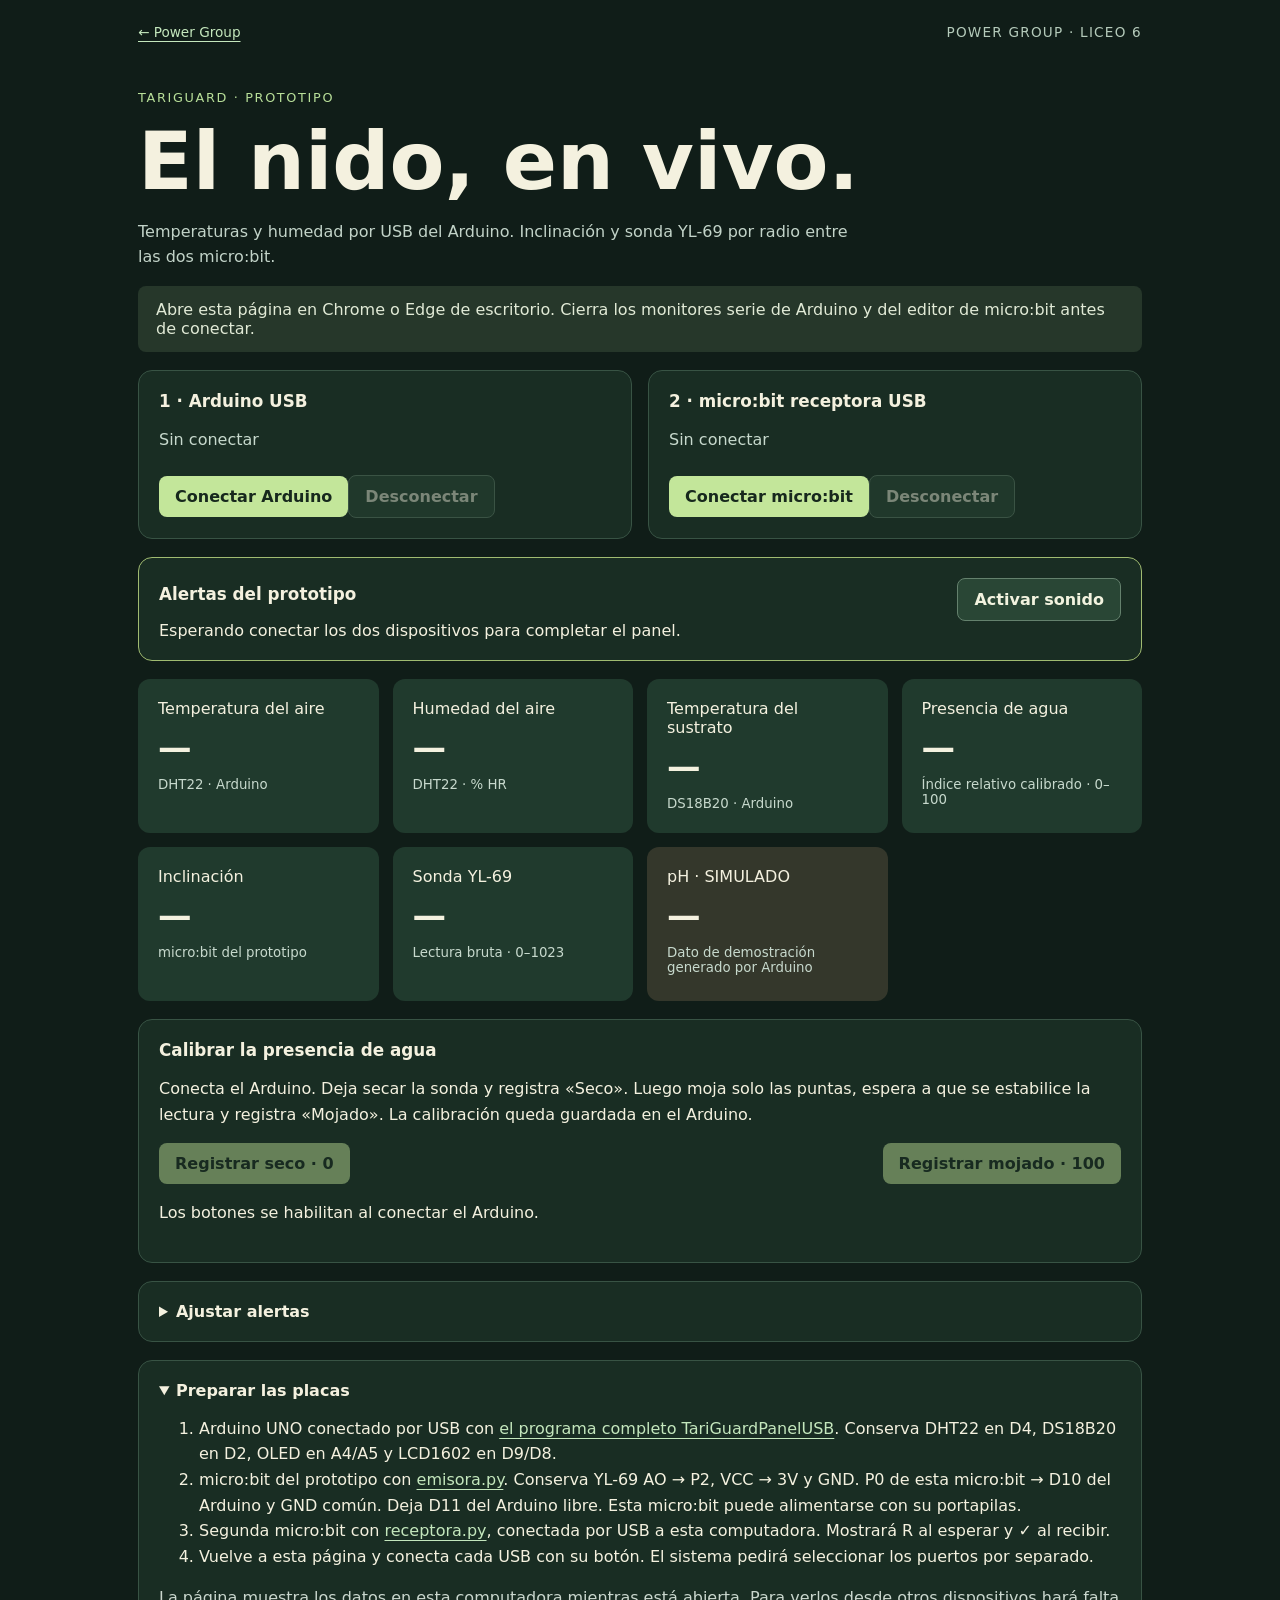
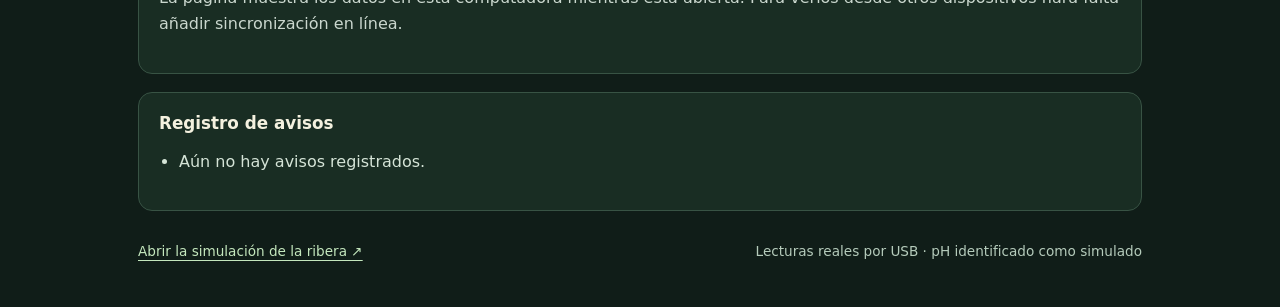
==== tariguard/panel.html @ 48a4c4c4 "Add live USB sensor panel with microbit radio receiver" ====
<!doctype html>
<html lang="es">
<meta charset="utf-8">
<meta name="viewport" content="width=device-width, initial-scale=1">
<title>TariGuard · Lecturas en vivo</title>
<link rel="stylesheet" href="panel.css">
<main>
  <header><a href="../index.html#tariguard">← Power Group</a><span>POWER GROUP · LICEO 6</span></header>
  <p class="eyebrow">TARIGUARD · PROTOTIPO</p>
  <h1>El nido, en vivo.</h1>
  <p class="intro">Temperaturas y humedad por USB del Arduino. Inclinación y sonda YL-69 por radio entre las dos micro:bit.</p>
  <div class="notice" id="soporte">Abre esta página en Chrome o Edge de escritorio. Cierra los monitores serie de Arduino y del editor de micro:bit antes de conectar.</div>
  <div class="conexiones">
    <section><h2>1 · Arduino USB</h2><p id="estado-A" role="status">Sin conectar</p><button id="conectar-A">Conectar Arduino</button><button id="desconectar-A" class="secundario" disabled>Desconectar</button></section>
    <section><h2>2 · micro:bit receptora USB</h2><p id="estado-M" role="status">Sin conectar</p><button id="conectar-M">Conectar micro:bit</button><button id="desconectar-M" class="secundario" disabled>Desconectar</button></section>
  </div>
  <section class="avisos"><div class="fila"><h2>Alertas del prototipo</h2><button class="secundario" id="sonido" aria-pressed="false">Activar sonido</button></div><div id="alertas" role="status" aria-live="polite">Esperando lecturas de los dos dispositivos.</div></section>
  <div class="medidas">
    <article><span>Temperatura del aire</span><strong id="aire">—</strong><small>DHT22 · Arduino</small></article>
    <article><span>Humedad del aire</span><strong id="humedad">—</strong><small>DHT22 · % HR</small></article>
    <article><span>Temperatura del sustrato</span><strong id="sustrato">—</strong><small>DS18B20 · Arduino</small></article>
    <article><span>Presencia de agua</span><strong id="agua">—</strong><small>Índice relativo calibrado · 0–100</small></article>
    <article><span>Inclinación</span><strong id="angulo">—</strong><small>micro:bit del prototipo</small></article>
    <article><span>Sonda YL-69</span><strong id="bruto">—</strong><small>Lectura bruta · 0–1023</small></article>
    <article class="simulado"><span>pH · SIMULADO</span><strong id="ph">—</strong><small>Dato de demostración generado por Arduino</small></article>
  </div>
  <section>
    <h2>Calibrar la presencia de agua</h2>
    <p>Conecta el Arduino. Deja secar la sonda y registra «Seco». Luego moja solo las puntas, espera a que se estabilice la lectura y registra «Mojado». La calibración queda guardada en el Arduino.</p>
    <div class="fila"><button id="seco" disabled>Registrar seco · 0</button><button id="mojado" disabled>Registrar mojado · 100</button></div>
    <p id="calibracion" role="status">Los botones se habilitan al conectar el Arduino.</p>
  </section>
  <details><summary>Ajustar alertas</summary><div class="limites">
    <label>Agua · índice 0–100<input id="limite-agua" type="number" min="1" max="100" value="80"></label>
    <label>Inclinación · grados<input id="limite-angulo" type="number" min="1" max="180" value="5"></label>
    <label class="check"><input id="activar-temperatura" type="checkbox">Avisar por temperatura alta del sustrato</label>
    <label>Temperatura máxima · °C<input id="limite-temperatura" type="number" min="-55" max="125" value="35" step="0.1"></label>
  </div><p>Los límites iniciales son para ensayos del prototipo. Ajusta los valores con asesoramiento antes de interpretar el riesgo de un nido real.</p></details>
  <details open><summary>Preparar las placas</summary>
    <ol>
      <li>Arduino UNO conectado por USB con <a href="programas/TariGuardPanelUSB.ino" download>el programa completo TariGuardPanelUSB</a>. Conserva DHT22 en D4, DS18B20 en D2, OLED en A4/A5 y LCD1602 en D9/D8.</li>
      <li>micro:bit del prototipo con <a href="programas/emisora.py" download>emisora.py</a>. Conserva YL-69 AO → P2, VCC → 3V y GND. P0 de esta micro:bit → D10 del Arduino y GND común. Deja D11 del Arduino libre. Esta micro:bit puede alimentarse con su portapilas.</li>
      <li>Segunda micro:bit con <a href="programas/receptora.py" download>receptora.py</a>, conectada por USB a esta computadora. Mostrará R al esperar y ✓ al recibir.</li>
      <li>Vuelve a esta página y conecta cada USB con su botón. El sistema pedirá seleccionar los puertos por separado.</li>
    </ol>
    <p>La página muestra los datos en esta computadora mientras está abierta. Para verlos desde otros dispositivos hará falta añadir sincronización en línea.</p>
  </details>
  <section><h2>Registro de avisos</h2><ul id="historial"><li>Aún no hay avisos registrados.</li></ul></section>
  <footer><a href="ribera.html" target="_blank" rel="noopener noreferrer">Abrir la simulación de la ribera ↗</a><span>Lecturas reales por USB · pH identificado como simulado</span></footer>
</main>
<script type="module" src="panel.mjs"></script>
</html>
---- tariguard/panel.css ----
:root{color-scheme:dark;font-family:system-ui,sans-serif;color:#f4f1df;background:#101d18}
*{box-sizing:border-box}body{margin:0}main{max-width:1100px;margin:auto;padding:24px clamp(16px,4vw,48px) 48px}
a{color:#c4e7bd;text-underline-offset:4px}header,footer,.fila{display:flex;gap:16px;justify-content:space-between;align-items:center;flex-wrap:wrap}
header,footer{font-size:.85rem;color:#b5cbbb}header span{letter-spacing:.09em}
h1{font-size:clamp(2.6rem,7vw,5rem);line-height:1.02;margin:12px 0}h2{font-size:1.05rem;margin:0 0 12px}.eyebrow{font-size:.8rem;color:#b8df99;letter-spacing:.13em;margin-top:48px}.intro{max-width:720px;color:#c2d3c8;line-height:1.6}
section,details{padding:20px;background:#192d23;border:1px solid #385344;border-radius:14px;margin:18px 0}
p,li{line-height:1.6}button,input{font:inherit}button{cursor:pointer;background:#c3e69a;color:#17281d;padding:11px 16px;border:0;border-radius:8px;font-weight:650}
button.secundario{background:#294635;color:#f2f3df;border:1px solid #64816d}button:disabled{opacity:.45;cursor:default}button:focus-visible,input:focus-visible,summary:focus-visible{outline:3px solid #f2cc77;outline-offset:3px}
.notice{padding:14px 18px;background:#26372a;color:#e1ead6;border-radius:8px}.conexiones{display:grid;grid-template-columns:1fr 1fr;gap:16px}.conexiones section{margin-bottom:0}.conexiones p{min-height:2em;color:#c7d9cd}
.avisos{border-color:#a0bb71}.avisos p{margin:8px 0}.aviso{color:#ffdc96;font-weight:650}
.medidas{display:grid;grid-template-columns:repeat(auto-fit,minmax(210px,1fr));gap:14px}
.medidas article{padding:20px;background:#203a2d;border-radius:12px;display:flex;flex-direction:column;gap:10px;min-height:154px}.medidas strong{font-size:2.1rem;font-variant-numeric:tabular-nums}.medidas small{color:#c7d9cd}.medidas .simulado{background:#34372b}
summary{cursor:pointer;font-weight:650}.limites{display:grid;grid-template-columns:1fr 1fr;gap:18px;margin-top:20px}.limites label{display:flex;flex-direction:column;gap:8px}.limites input{padding:10px;background:#10251a;border:1px solid #688571;border-radius:6px;color:inherit;min-width:0}.limites .check{flex-direction:row;align-items:center}
#historial{padding-left:20px;color:#d5e4d7;max-height:280px;overflow:auto}footer{margin-top:32px}details p{color:#cad7ce}
@media(max-width:650px){.conexiones,.limites{grid-template-columns:1fr}.medidas{grid-template-columns:1fr 1fr}.medidas article{padding:14px}.medidas strong{font-size:1.6rem}}
@media(max-width:380px){.medidas{grid-template-columns:1fr}}
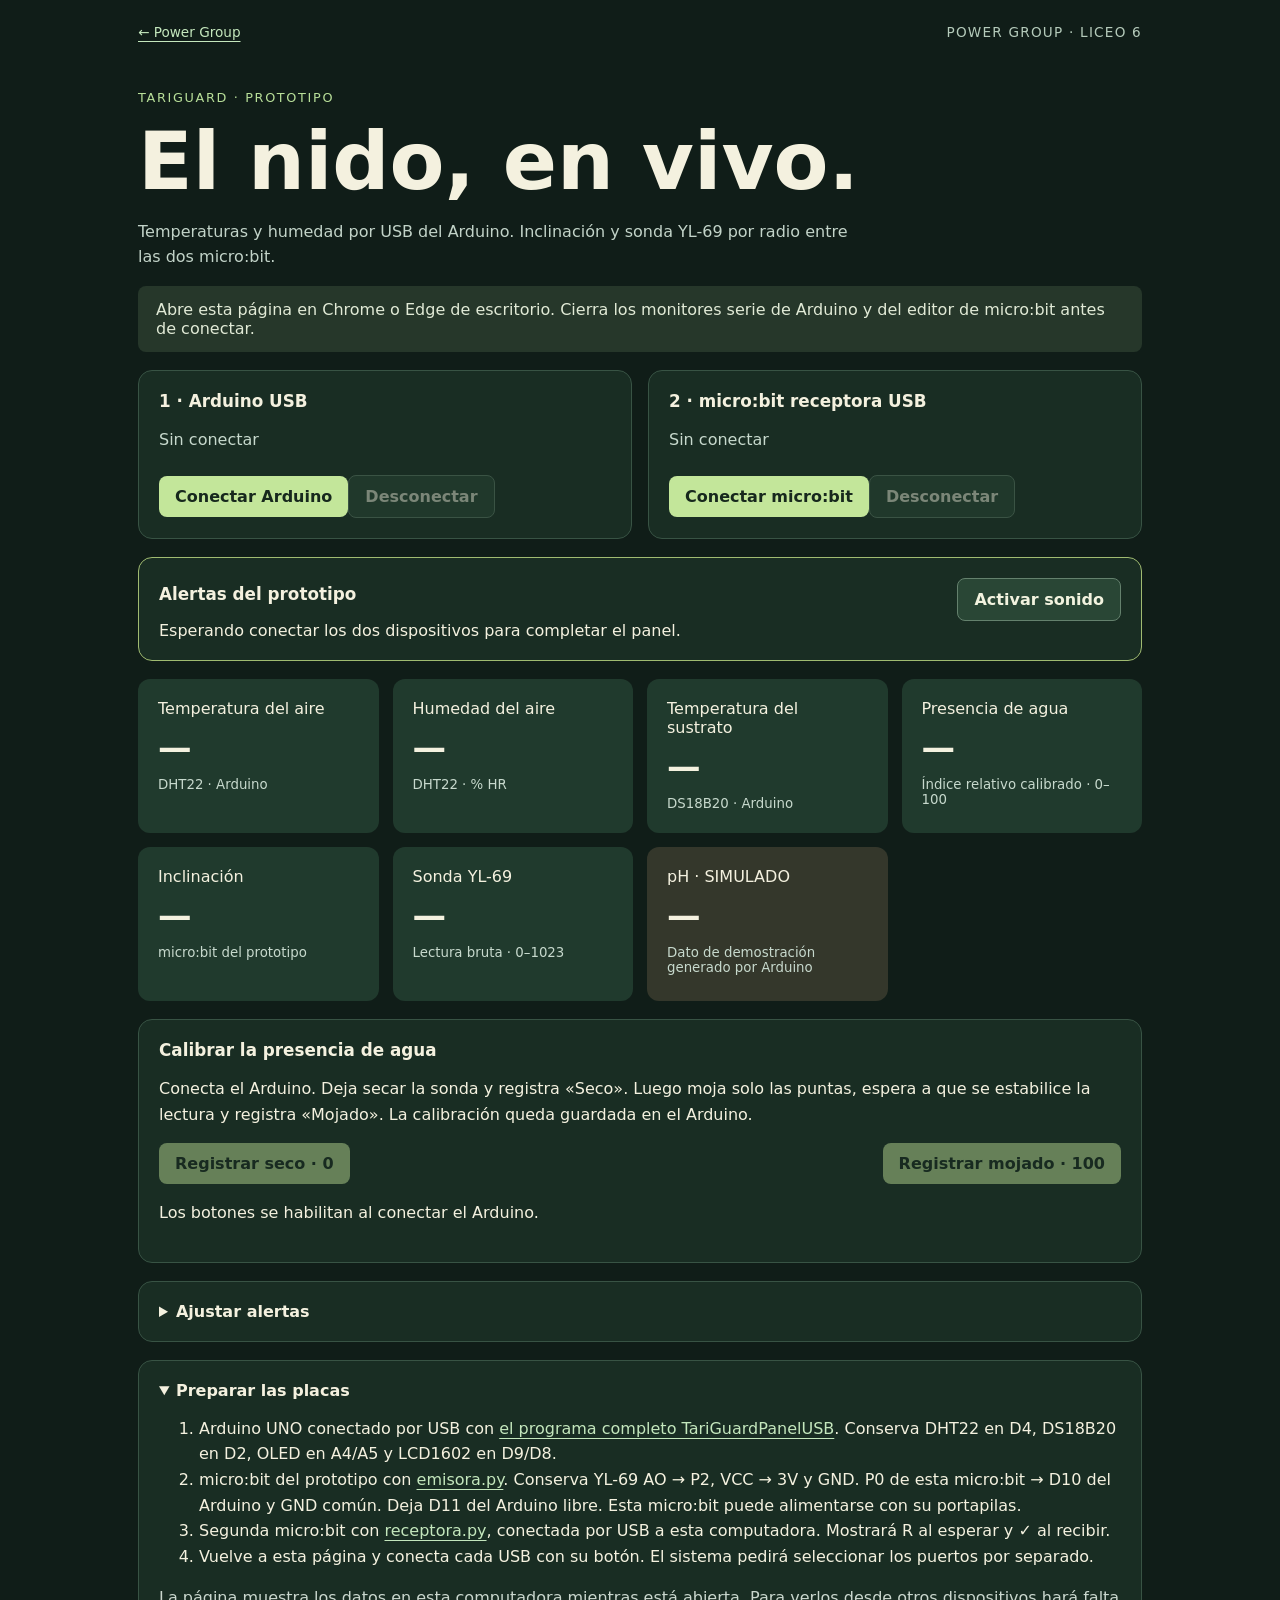
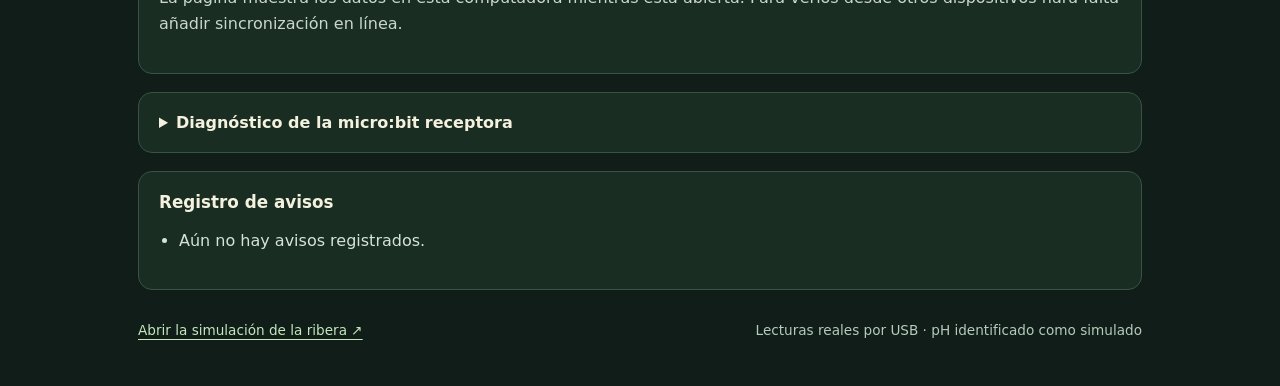
==== commit af510c7c: "Diagnose microbit USB and radio reception separately" ====
--- a/tariguard/panel.html
+++ b/tariguard/panel.html
@@ -45,8 +45,12 @@
     </ol>
     <p>La página muestra los datos en esta computadora mientras está abierta. Para verlos desde otros dispositivos hará falta añadir sincronización en línea.</p>
   </details>
+  <details><summary>Diagnóstico de la micro:bit receptora</summary>
+    <p>Último mensaje recibido por USB</p><pre id="ultimo-mensaje-M" style="white-space:pre-wrap;overflow-wrap:anywhere">Todavía no llegaron mensajes.</pre>
+    <p>R en la receptora indica espera de radio. ✓ indica recepción. Si aparece un error en la matriz, vuelve a cargar el programa receptor.</p>
+  </details>
   <section><h2>Registro de avisos</h2><ul id="historial"><li>Aún no hay avisos registrados.</li></ul></section>
   <footer><a href="ribera.html" target="_blank" rel="noopener noreferrer">Abrir la simulación de la ribera ↗</a><span>Lecturas reales por USB · pH identificado como simulado</span></footer>
 </main>
-<script type="module" src="panel.mjs"></script>
+<script type="module" src="panel.mjs?v=2"></script>
 </html>
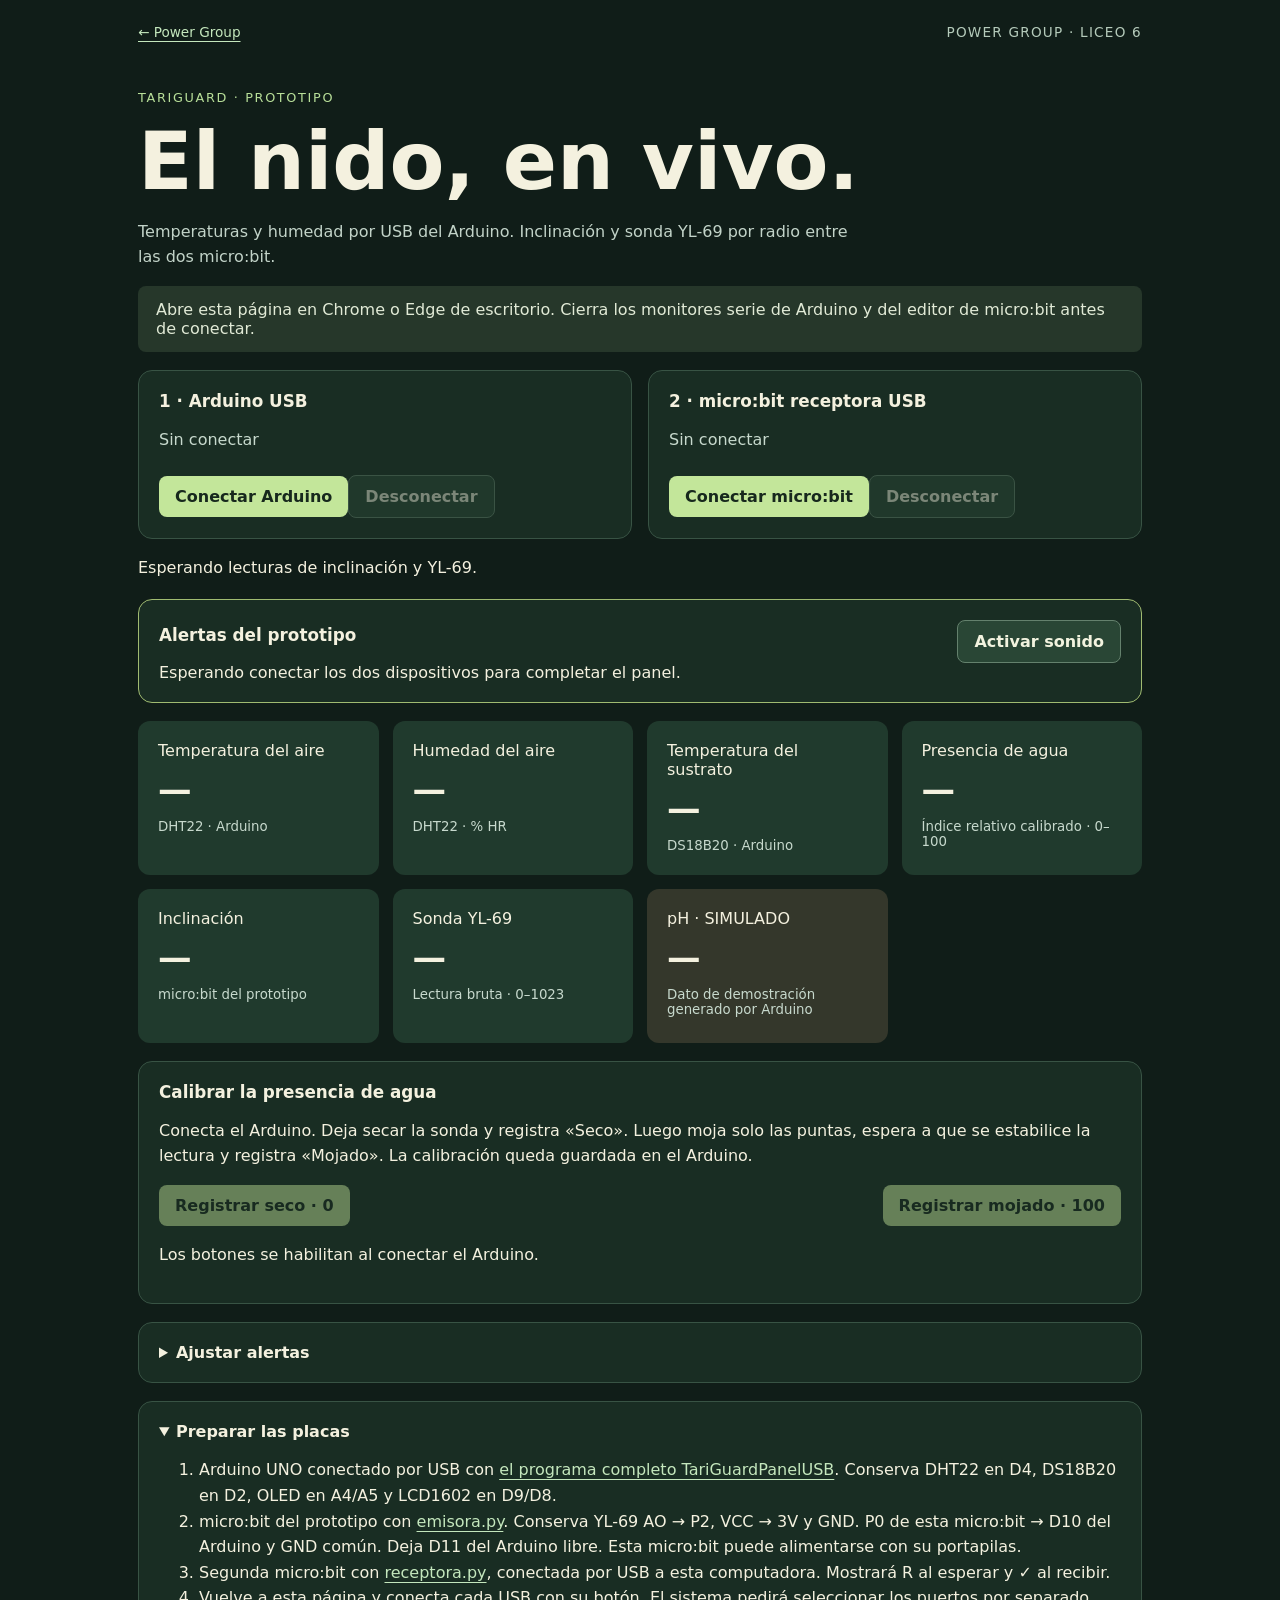
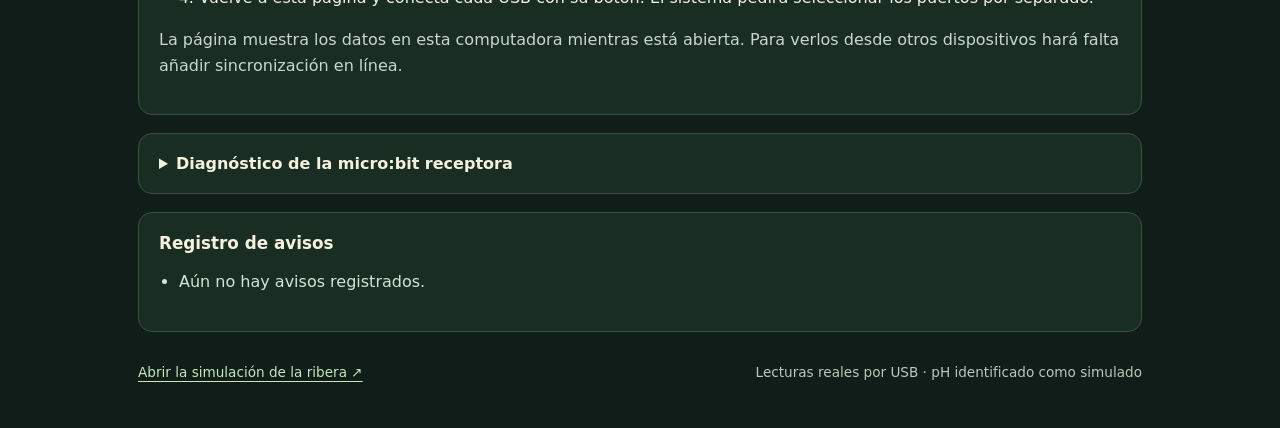
==== commit 922274e9: "Read microbit sensor values forwarded by Arduino USB" ====
--- a/tariguard/panel.html
+++ b/tariguard/panel.html
@@ -14,6 +14,7 @@
     <section><h2>1 · Arduino USB</h2><p id="estado-A" role="status">Sin conectar</p><button id="conectar-A">Conectar Arduino</button><button id="desconectar-A" class="secundario" disabled>Desconectar</button></section>
     <section><h2>2 · micro:bit receptora USB</h2><p id="estado-M" role="status">Sin conectar</p><button id="conectar-M">Conectar micro:bit</button><button id="desconectar-M" class="secundario" disabled>Desconectar</button></section>
   </div>
+  <p id="origen-microbit" role="status">Esperando lecturas de inclinación y YL-69.</p>
   <section class="avisos"><div class="fila"><h2>Alertas del prototipo</h2><button class="secundario" id="sonido" aria-pressed="false">Activar sonido</button></div><div id="alertas" role="status" aria-live="polite">Esperando lecturas de los dos dispositivos.</div></section>
   <div class="medidas">
     <article><span>Temperatura del aire</span><strong id="aire">—</strong><small>DHT22 · Arduino</small></article>
@@ -52,5 +53,5 @@
   <section><h2>Registro de avisos</h2><ul id="historial"><li>Aún no hay avisos registrados.</li></ul></section>
   <footer><a href="ribera.html" target="_blank" rel="noopener noreferrer">Abrir la simulación de la ribera ↗</a><span>Lecturas reales por USB · pH identificado como simulado</span></footer>
 </main>
-<script type="module" src="panel.mjs?v=2"></script>
+<script type="module" src="panel.mjs?v=3"></script>
 </html>
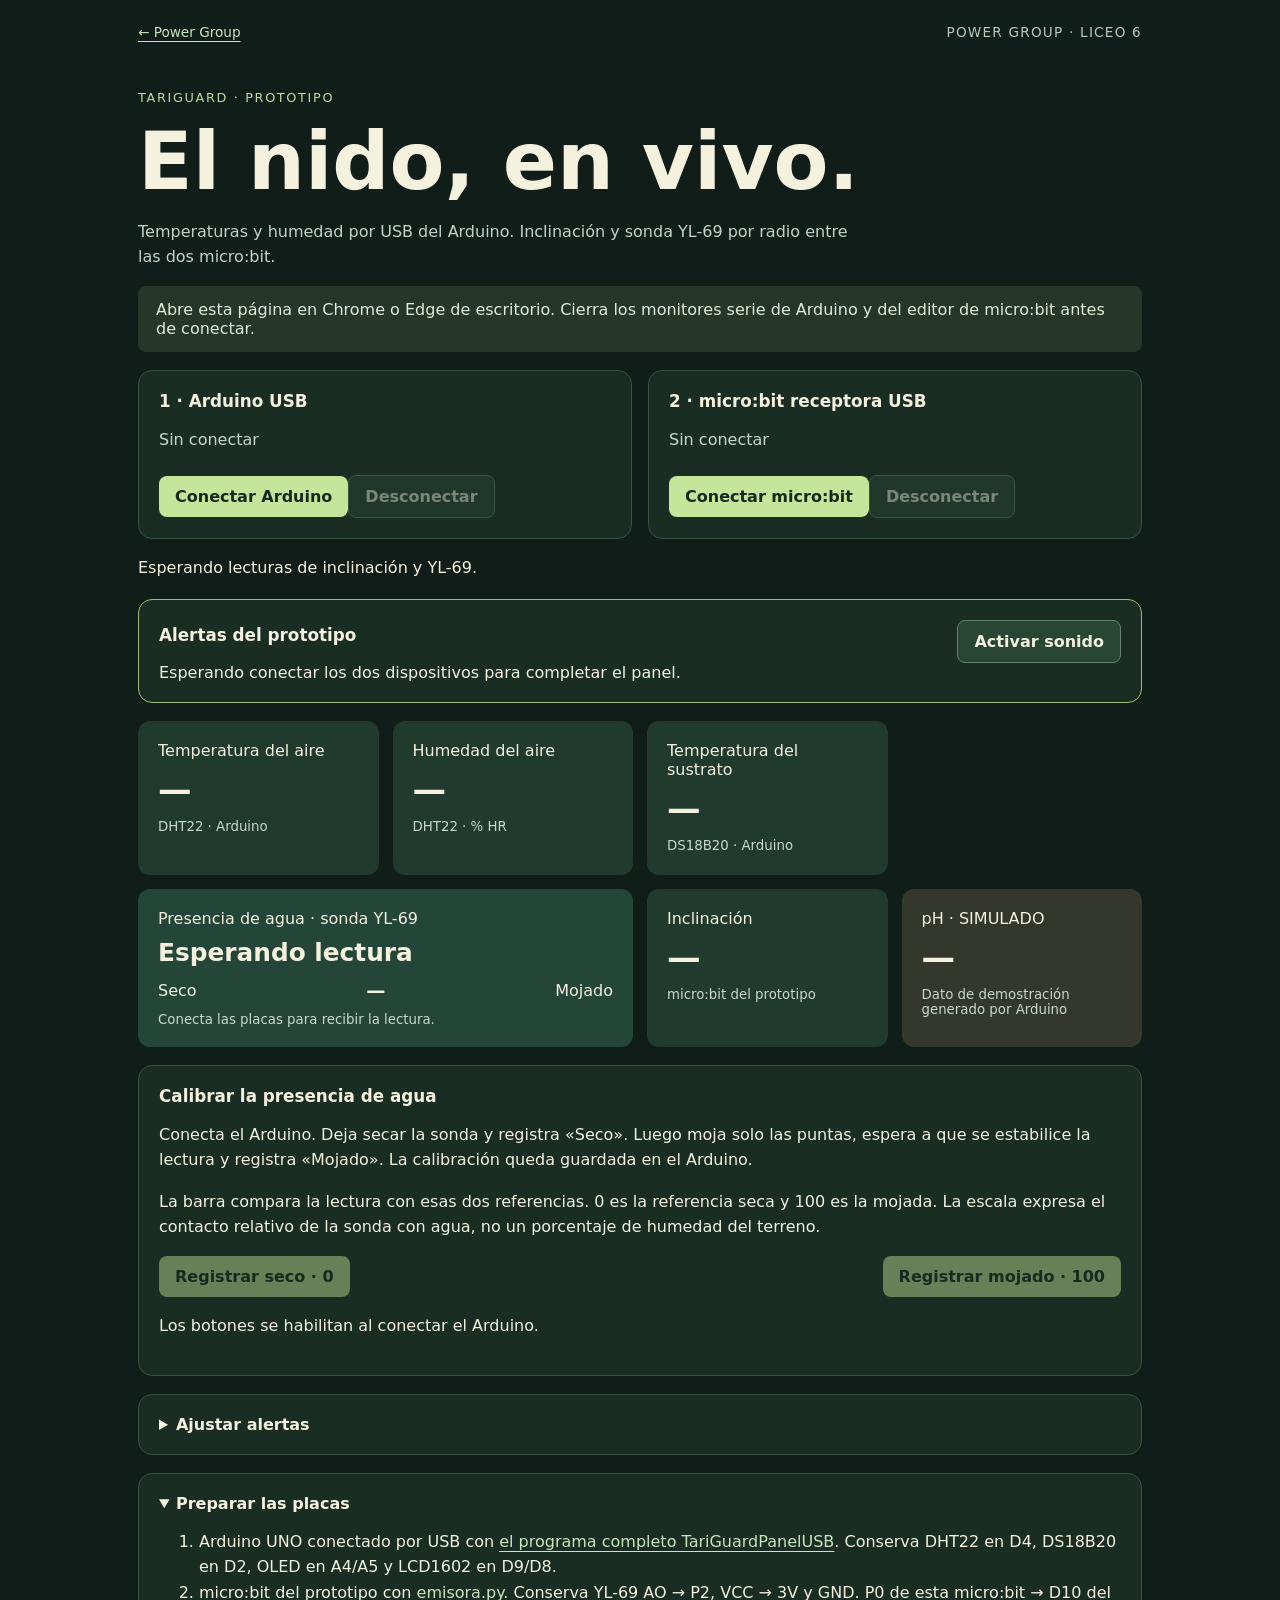
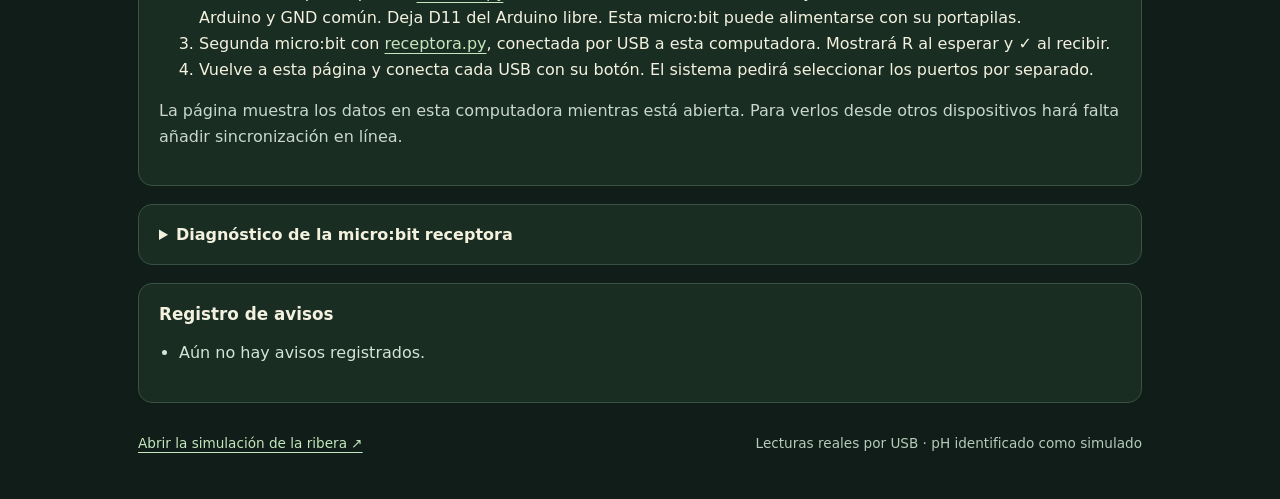
==== commit 135d2d27: "Explain YL-69 readings with calibrated water states and meter" ====
--- a/tariguard/panel.html
+++ b/tariguard/panel.html
@@ -3,7 +3,7 @@
 <meta charset="utf-8">
 <meta name="viewport" content="width=device-width, initial-scale=1">
 <title>TariGuard · Lecturas en vivo</title>
-<link rel="stylesheet" href="panel.css">
+<link rel="stylesheet" href="panel.css?v=4">
 <main>
   <header><a href="../index.html#tariguard">← Power Group</a><span>POWER GROUP · LICEO 6</span></header>
   <p class="eyebrow">TARIGUARD · PROTOTIPO</p>
@@ -20,14 +20,19 @@
     <article><span>Temperatura del aire</span><strong id="aire">—</strong><small>DHT22 · Arduino</small></article>
     <article><span>Humedad del aire</span><strong id="humedad">—</strong><small>DHT22 · % HR</small></article>
     <article><span>Temperatura del sustrato</span><strong id="sustrato">—</strong><small>DS18B20 · Arduino</small></article>
-    <article><span>Presencia de agua</span><strong id="agua">—</strong><small>Índice relativo calibrado · 0–100</small></article>
+    <article class="tarjeta-agua"><span>Presencia de agua · sonda YL-69</span>
+      <strong id="estado-agua" class="estado-agua">Esperando lectura</strong>
+      <div class="fila"><span>Seco</span><strong id="agua" class="indice-agua">—</strong><span>Mojado</span></div>
+      <meter id="barra-agua" min="0" max="100" value="0" aria-label="Contacto relativo de la sonda con el agua" hidden></meter>
+      <small id="explicacion-agua">Conecta las placas y calibra la sonda en seco y mojado.</small>
+    </article>
     <article><span>Inclinación</span><strong id="angulo">—</strong><small>micro:bit del prototipo</small></article>
-    <article><span>Sonda YL-69</span><strong id="bruto">—</strong><small>Lectura bruta · 0–1023</small></article>
     <article class="simulado"><span>pH · SIMULADO</span><strong id="ph">—</strong><small>Dato de demostración generado por Arduino</small></article>
   </div>
   <section>
     <h2>Calibrar la presencia de agua</h2>
     <p>Conecta el Arduino. Deja secar la sonda y registra «Seco». Luego moja solo las puntas, espera a que se estabilice la lectura y registra «Mojado». La calibración queda guardada en el Arduino.</p>
+    <p>La barra compara la lectura con esas dos referencias. 0 es la referencia seca y 100 es la mojada. La escala expresa el contacto relativo de la sonda con agua, no un porcentaje de humedad del terreno.</p>
     <div class="fila"><button id="seco" disabled>Registrar seco · 0</button><button id="mojado" disabled>Registrar mojado · 100</button></div>
     <p id="calibracion" role="status">Los botones se habilitan al conectar el Arduino.</p>
   </section>
@@ -47,11 +52,12 @@
     <p>La página muestra los datos en esta computadora mientras está abierta. Para verlos desde otros dispositivos hará falta añadir sincronización en línea.</p>
   </details>
   <details><summary>Diagnóstico de la micro:bit receptora</summary>
+    <p>Lectura técnica del YL-69 · <strong id="bruto">—</strong> de 1023</p>
     <p>Último mensaje recibido por USB</p><pre id="ultimo-mensaje-M" style="white-space:pre-wrap;overflow-wrap:anywhere">Todavía no llegaron mensajes.</pre>
     <p>R en la receptora indica espera de radio. ✓ indica recepción. Si aparece un error en la matriz, vuelve a cargar el programa receptor.</p>
   </details>
   <section><h2>Registro de avisos</h2><ul id="historial"><li>Aún no hay avisos registrados.</li></ul></section>
   <footer><a href="ribera.html" target="_blank" rel="noopener noreferrer">Abrir la simulación de la ribera ↗</a><span>Lecturas reales por USB · pH identificado como simulado</span></footer>
 </main>
-<script type="module" src="panel.mjs?v=3"></script>
+<script type="module" src="panel.mjs?v=4"></script>
 </html>
--- a/tariguard/panel.css
+++ b/tariguard/panel.css
@@ -12,5 +12,13 @@
 .medidas article{padding:20px;background:#203a2d;border-radius:12px;display:flex;flex-direction:column;gap:10px;min-height:154px}.medidas strong{font-size:2.1rem;font-variant-numeric:tabular-nums}.medidas small{color:#c7d9cd}.medidas .simulado{background:#34372b}
 summary{cursor:pointer;font-weight:650}.limites{display:grid;grid-template-columns:1fr 1fr;gap:18px;margin-top:20px}.limites label{display:flex;flex-direction:column;gap:8px}.limites input{padding:10px;background:#10251a;border:1px solid #688571;border-radius:6px;color:inherit;min-width:0}.limites .check{flex-direction:row;align-items:center}
 #historial{padding-left:20px;color:#d5e4d7;max-height:280px;overflow:auto}footer{margin-top:32px}details p{color:#cad7ce}
+.medidas .tarjeta-agua{grid-column:span 2;background:#244638}
+.medidas .estado-agua{font-size:1.55rem;line-height:1.25}
+.medidas .indice-agua{font-size:1.2rem}
+#barra-agua{display:block;width:100%;height:20px;border:0}
+#barra-agua[hidden]{display:none}
+#barra-agua::-webkit-meter-bar{background:#10271d;border:0;border-radius:12px}
+#barra-agua::-webkit-meter-optimum-value{background:#b9df92;border-radius:12px}
+#barra-agua::-moz-meter-bar{background:#b9df92;border-radius:12px}
 @media(max-width:650px){.conexiones,.limites{grid-template-columns:1fr}.medidas{grid-template-columns:1fr 1fr}.medidas article{padding:14px}.medidas strong{font-size:1.6rem}}
-@media(max-width:380px){.medidas{grid-template-columns:1fr}}
+@media(max-width:380px){.medidas{grid-template-columns:1fr}.medidas .tarjeta-agua{grid-column:auto}}
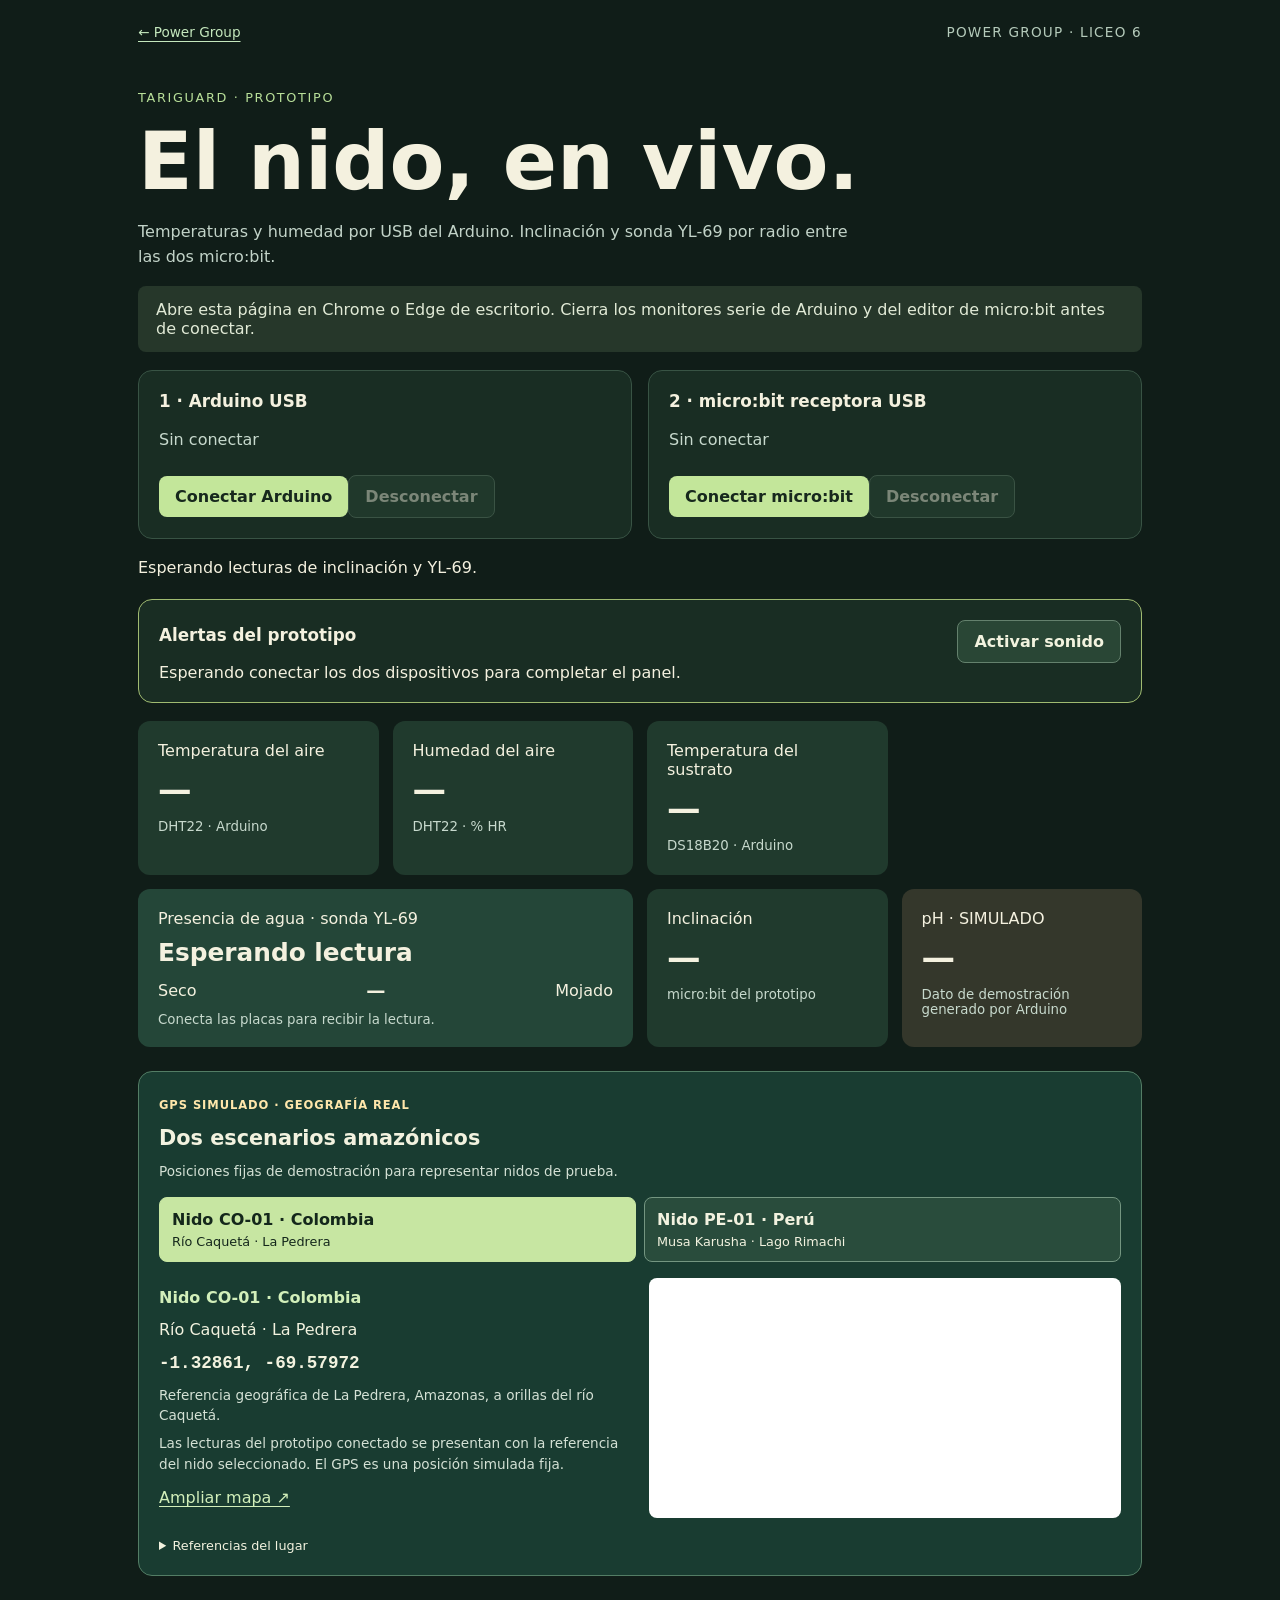
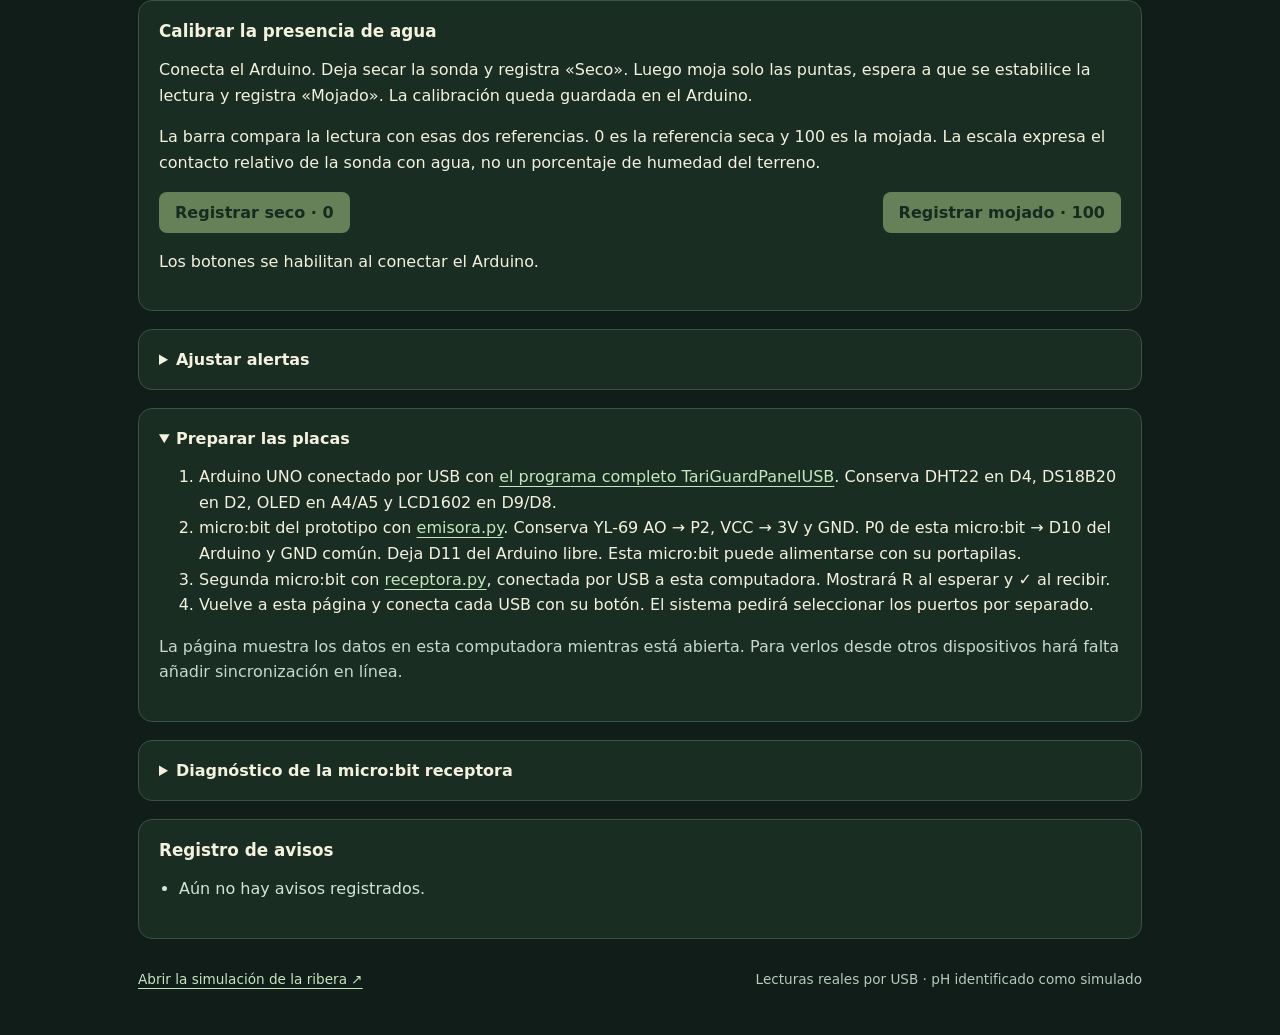
==== commit 3e92058e: "Add two simulated nest locations with real Amazon geographic references" ====
--- a/tariguard/panel.html
+++ b/tariguard/panel.html
@@ -3,7 +3,7 @@
 <meta charset="utf-8">
 <meta name="viewport" content="width=device-width, initial-scale=1">
 <title>TariGuard · Lecturas en vivo</title>
-<link rel="stylesheet" href="panel.css?v=4">
+<link rel="stylesheet" href="panel.css?v=6">
 <main>
   <header><a href="../index.html#tariguard">← Power Group</a><span>POWER GROUP · LICEO 6</span></header>
   <p class="eyebrow">TARIGUARD · PROTOTIPO</p>
@@ -15,20 +15,22 @@
     <section><h2>2 · micro:bit receptora USB</h2><p id="estado-M" role="status">Sin conectar</p><button id="conectar-M">Conectar micro:bit</button><button id="desconectar-M" class="secundario" disabled>Desconectar</button></section>
   </div>
   <p id="origen-microbit" role="status">Esperando lecturas de inclinación y YL-69.</p>
-  <section class="avisos"><div class="fila"><h2>Alertas del prototipo</h2><button class="secundario" id="sonido" aria-pressed="false">Activar sonido</button></div><div id="alertas" role="status" aria-live="polite">Esperando lecturas de los dos dispositivos.</div></section>
+  <section class="avisos" id="panel-alertas"><div class="fila"><h2>Alertas del prototipo</h2><button class="secundario" id="sonido" aria-pressed="false">Activar sonido</button></div><div id="alertas" role="status" aria-live="polite">Esperando lecturas de los dos dispositivos.</div></section>
   <div class="medidas">
-    <article><span>Temperatura del aire</span><strong id="aire">—</strong><small>DHT22 · Arduino</small></article>
-    <article><span>Humedad del aire</span><strong id="humedad">—</strong><small>DHT22 · % HR</small></article>
-    <article><span>Temperatura del sustrato</span><strong id="sustrato">—</strong><small>DS18B20 · Arduino</small></article>
-    <article class="tarjeta-agua"><span>Presencia de agua · sonda YL-69</span>
+    <article id="tarjeta-aire"><span>Temperatura del aire</span><strong id="aire">—</strong><small>DHT22 · Arduino</small><small id="aviso-aire" class="estado-alerta" hidden>ATENCIÓN · revisar sensor</small></article>
+    <article id="tarjeta-humedad"><span>Humedad del aire</span><strong id="humedad">—</strong><small>DHT22 · % HR</small><small id="aviso-humedad" class="estado-alerta" hidden>ATENCIÓN · revisar sensor</small></article>
+    <article id="tarjeta-sustrato"><span>Temperatura del sustrato</span><strong id="sustrato">—</strong><small>DS18B20 · Arduino</small><small id="aviso-sustrato" class="estado-alerta" hidden>ATENCIÓN · revisar aviso</small></article>
+    <article class="tarjeta-agua" id="tarjeta-agua"><span>Presencia de agua · sonda YL-69</span>
       <strong id="estado-agua" class="estado-agua">Esperando lectura</strong>
       <div class="fila"><span>Seco</span><strong id="agua" class="indice-agua">—</strong><span>Mojado</span></div>
       <meter id="barra-agua" min="0" max="100" value="0" aria-label="Contacto relativo de la sonda con el agua" hidden></meter>
       <small id="explicacion-agua">Conecta las placas y calibra la sonda en seco y mojado.</small>
+      <small id="aviso-agua" class="estado-alerta" hidden>ATENCIÓN · revisar aviso</small>
     </article>
-    <article><span>Inclinación</span><strong id="angulo">—</strong><small>micro:bit del prototipo</small></article>
+    <article id="tarjeta-angulo"><span>Inclinación</span><strong id="angulo">—</strong><small>micro:bit del prototipo</small><small id="aviso-angulo" class="estado-alerta" hidden>ALERTA · posible invasión</small></article>
     <article class="simulado"><span>pH · SIMULADO</span><strong id="ph">—</strong><small>Dato de demostración generado por Arduino</small></article>
   </div>
+  <ubicacion-tariguard monitor></ubicacion-tariguard>
   <section>
     <h2>Calibrar la presencia de agua</h2>
     <p>Conecta el Arduino. Deja secar la sonda y registra «Seco». Luego moja solo las puntas, espera a que se estabilice la lectura y registra «Mojado». La calibración queda guardada en el Arduino.</p>
@@ -38,7 +40,7 @@
   </section>
   <details><summary>Ajustar alertas</summary><div class="limites">
     <label>Agua · índice 0–100<input id="limite-agua" type="number" min="1" max="100" value="80"></label>
-    <label>Inclinación · grados<input id="limite-angulo" type="number" min="1" max="180" value="5"></label>
+    <label>Inclinación · avisar al superar estos grados<input id="limite-angulo" type="number" min="1" max="180" value="7"></label>
     <label class="check"><input id="activar-temperatura" type="checkbox">Avisar por temperatura alta del sustrato</label>
     <label>Temperatura máxima · °C<input id="limite-temperatura" type="number" min="-55" max="125" value="35" step="0.1"></label>
   </div><p>Los límites iniciales son para ensayos del prototipo. Ajusta los valores con asesoramiento antes de interpretar el riesgo de un nido real.</p></details>
@@ -59,5 +61,6 @@
   <section><h2>Registro de avisos</h2><ul id="historial"><li>Aún no hay avisos registrados.</li></ul></section>
   <footer><a href="ribera.html" target="_blank" rel="noopener noreferrer">Abrir la simulación de la ribera ↗</a><span>Lecturas reales por USB · pH identificado como simulado</span></footer>
 </main>
-<script type="module" src="panel.mjs?v=4"></script>
+<script type="module" src="nidos-ui.mjs?v=1"></script>
+<script type="module" src="panel.mjs?v=6"></script>
 </html>
--- a/tariguard/panel.css
+++ b/tariguard/panel.css
@@ -20,5 +20,9 @@
 #barra-agua::-webkit-meter-bar{background:#10271d;border:0;border-radius:12px}
 #barra-agua::-webkit-meter-optimum-value{background:#b9df92;border-radius:12px}
 #barra-agua::-moz-meter-bar{background:#b9df92;border-radius:12px}
+.avisos.alerta-activa,.medidas article.alerta-activa{background:#651d28;box-shadow:inset 0 0 0 3px #ff8892}
+.avisos.alerta-activa .aviso,.medidas article.alerta-activa small{color:#ffe8e8}
+.medidas .estado-alerta{font-weight:800;letter-spacing:.04em}
+.estado-alerta[hidden]{display:none}
 @media(max-width:650px){.conexiones,.limites{grid-template-columns:1fr}.medidas{grid-template-columns:1fr 1fr}.medidas article{padding:14px}.medidas strong{font-size:1.6rem}}
 @media(max-width:380px){.medidas{grid-template-columns:1fr}.medidas .tarjeta-agua{grid-column:auto}}
